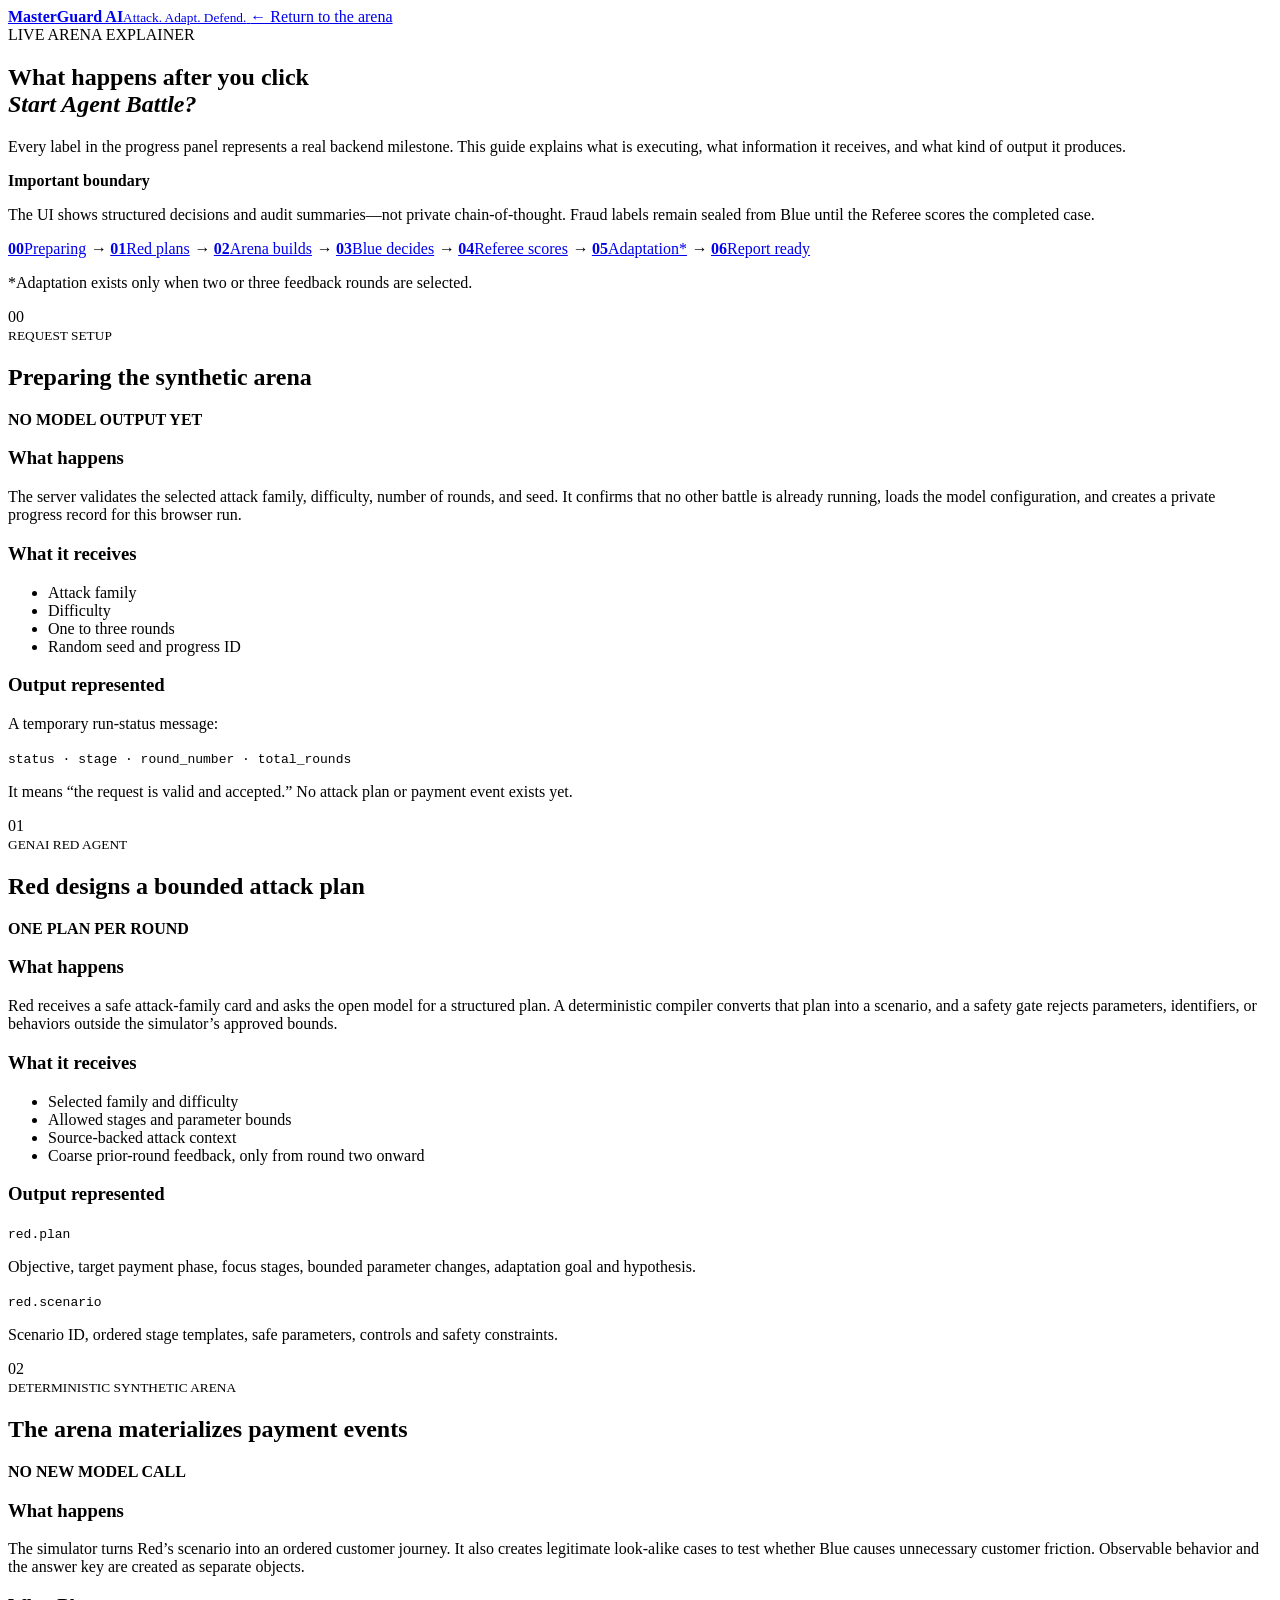
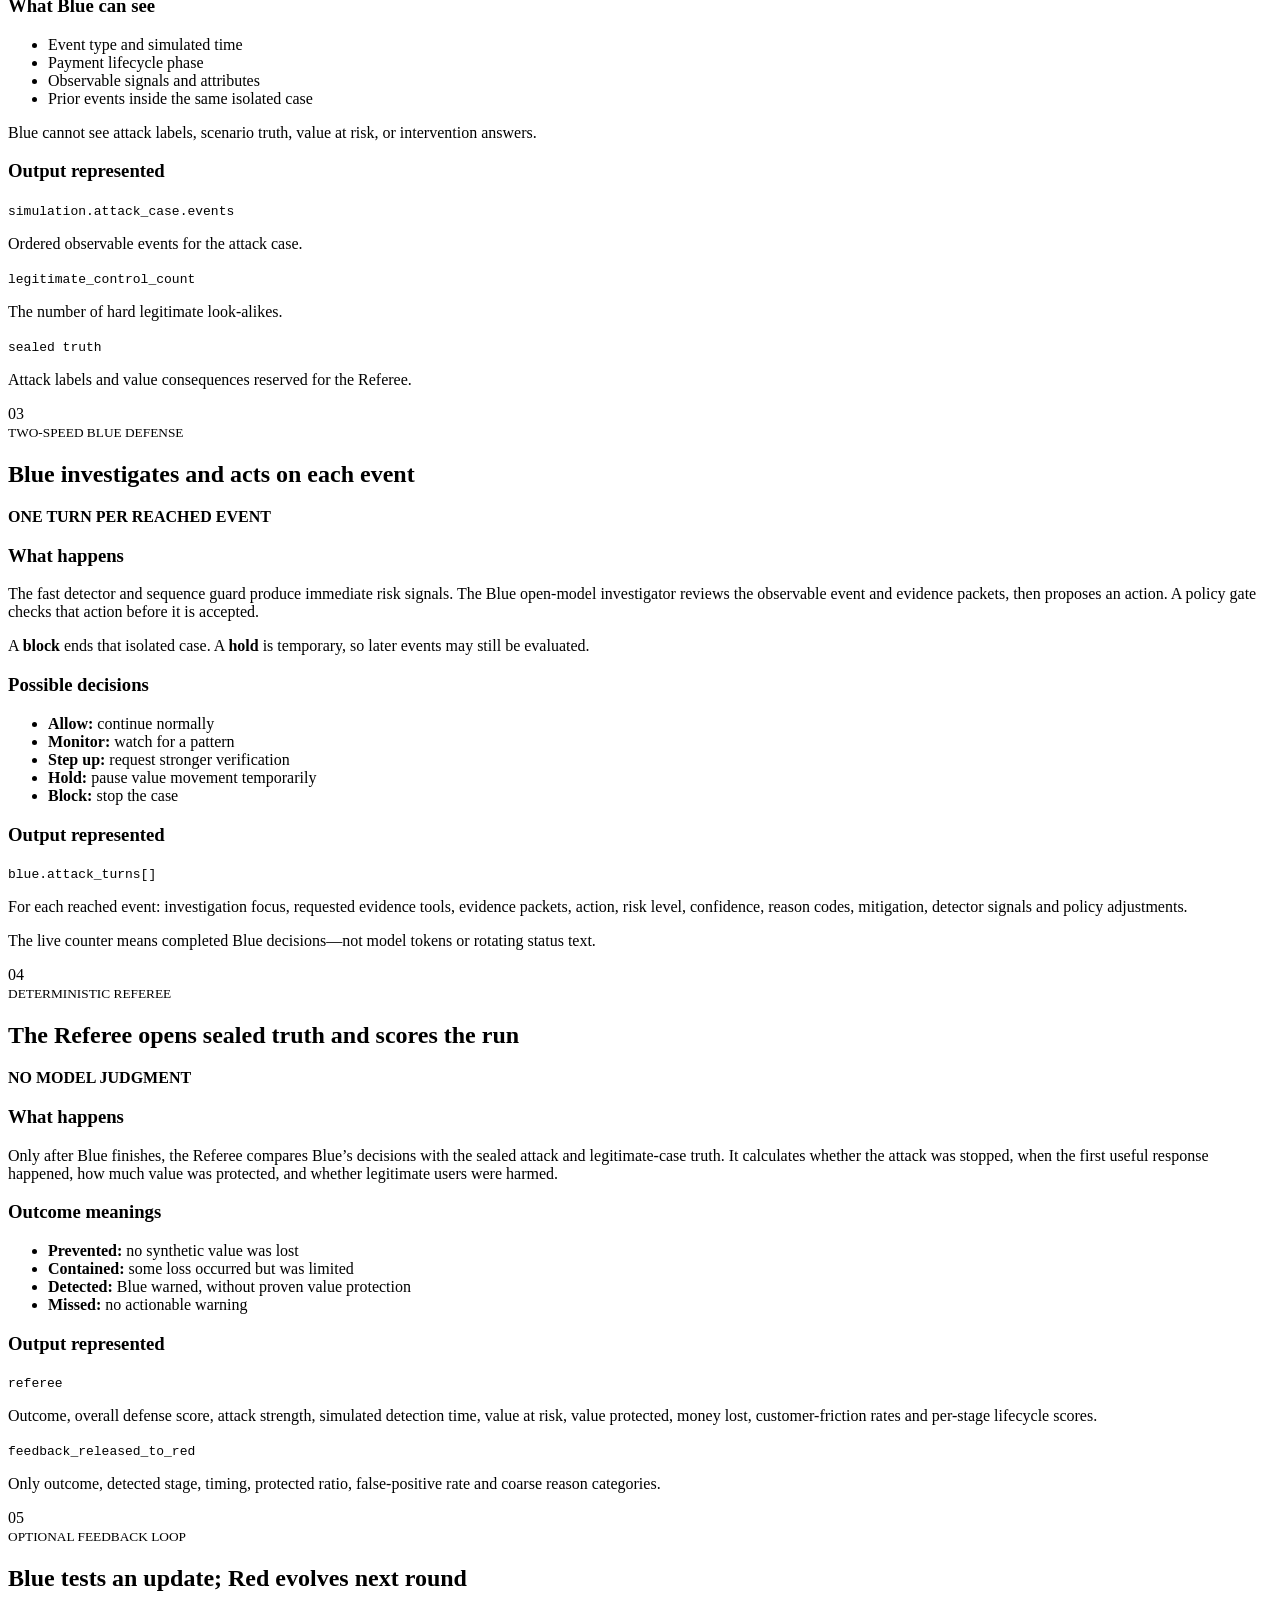
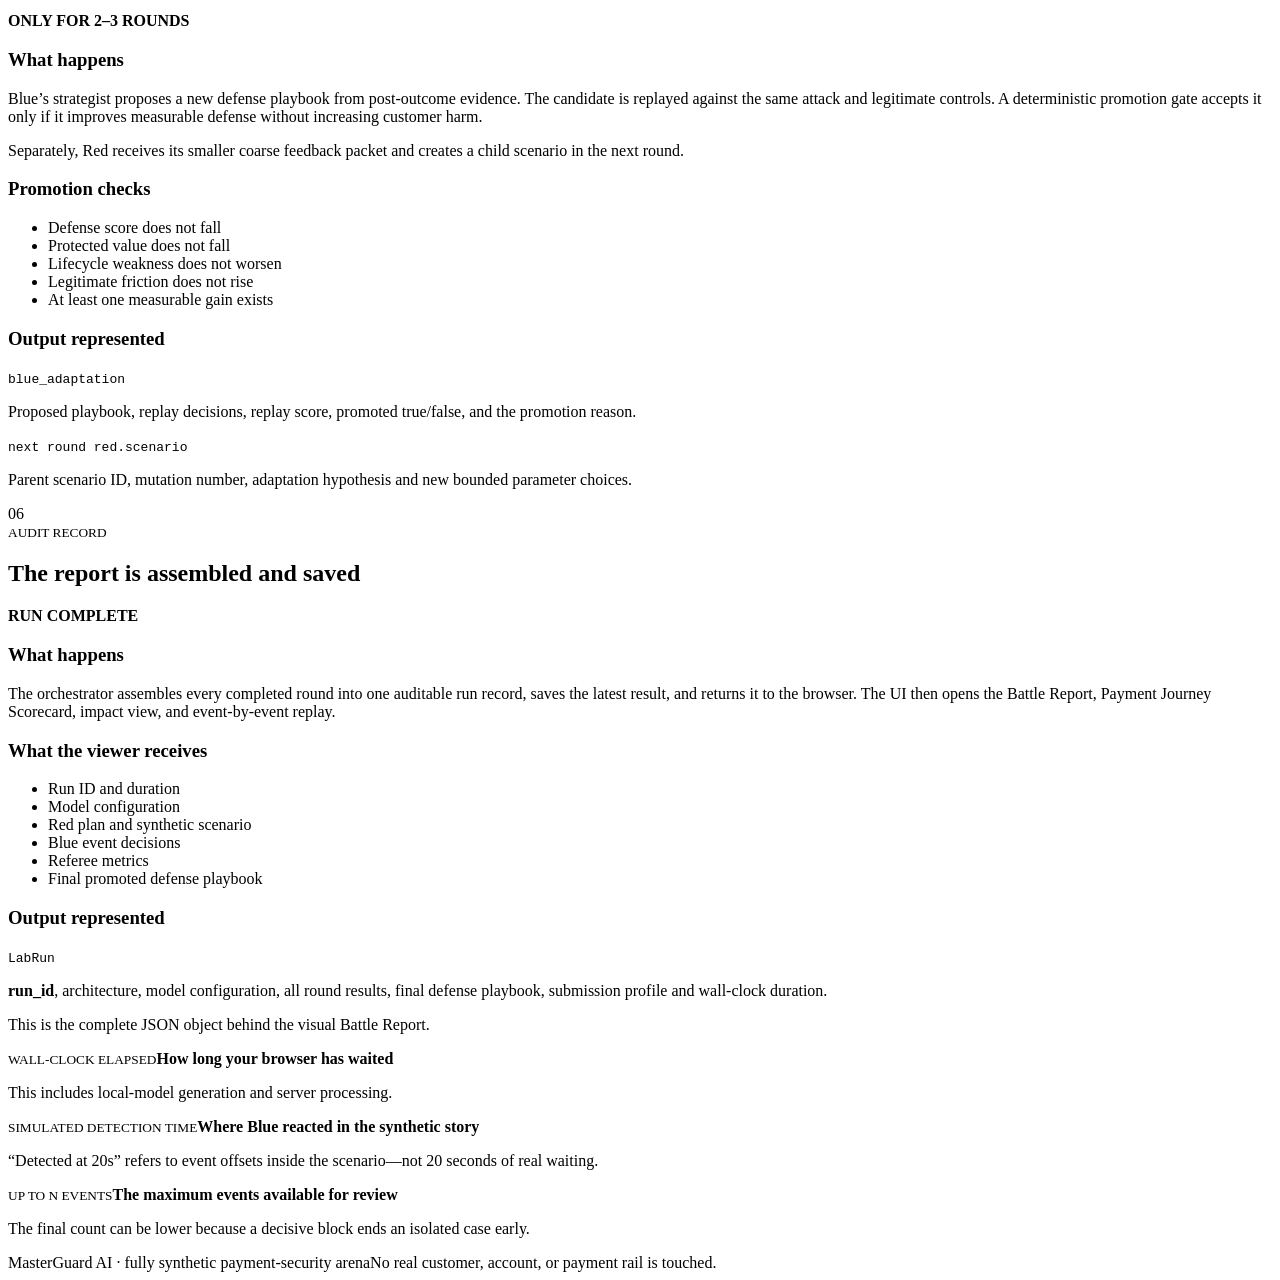
==== app/static/run-guide.html @ d6ef57ad "Add battle state and output guide" ====
<!doctype html>
<html lang="en">
<head>
  <meta charset="utf-8">
  <meta name="viewport" content="width=device-width, initial-scale=1">
  <meta name="description" content="A plain-English guide to every state and output in a MasterGuard AI battle.">
  <title>MasterGuard AI · Run State Guide</title>
  <link rel="preconnect" href="https://fonts.googleapis.com">
  <link rel="preconnect" href="https://fonts.gstatic.com" crossorigin>
  <link href="https://fonts.googleapis.com/css2?family=DM+Mono:wght@400;500&family=Manrope:wght@400;500;600;700;800&display=swap" rel="stylesheet">
  <link rel="stylesheet" href="/static/run-guide.css">
</head>
<body>
  <header class="guide-topbar">
    <a class="guide-brand" href="/" aria-label="Return to MasterGuard AI">
      <span class="guide-brand-mark"><i></i><i></i></span>
      <span><strong>MasterGuard AI</strong><small>Attack. Adapt. Defend.</small></span>
    </a>
    <a class="guide-return" href="/">← Return to the arena</a>
  </header>

  <main>
    <section class="guide-hero">
      <div>
        <span class="guide-kicker">LIVE ARENA EXPLAINER</span>
        <h1>What happens after you click<br><em>Start Agent Battle?</em></h1>
        <p>Every label in the progress panel represents a real backend milestone. This guide explains what is executing, what information it receives, and what kind of output it produces.</p>
      </div>
      <aside>
        <strong>Important boundary</strong>
        <p>The UI shows structured decisions and audit summaries—not private chain-of-thought. Fraud labels remain sealed from Blue until the Referee scores the completed case.</p>
      </aside>
    </section>

    <nav class="state-track" aria-label="Battle state sequence">
      <a href="#preparing"><b>00</b><span>Preparing</span></a>
      <i>→</i>
      <a href="#red-plans"><b>01</b><span>Red plans</span></a>
      <i>→</i>
      <a href="#simulation"><b>02</b><span>Arena builds</span></a>
      <i>→</i>
      <a href="#blue-decides"><b>03</b><span>Blue decides</span></a>
      <i>→</i>
      <a href="#referee"><b>04</b><span>Referee scores</span></a>
      <i>→</i>
      <a class="optional" href="#adaptation"><b>05</b><span>Adaptation*</span></a>
      <i>→</i>
      <a href="#complete"><b>06</b><span>Report ready</span></a>
    </nav>
    <p class="optional-note">*Adaptation exists only when two or three feedback rounds are selected.</p>

    <section class="state-list" aria-label="Detailed battle states">
      <article id="preparing" class="state-card">
        <header><span>00</span><div><small>REQUEST SETUP</small><h2>Preparing the synthetic arena</h2></div><b>NO MODEL OUTPUT YET</b></header>
        <div class="state-columns">
          <section><h3>What happens</h3><p>The server validates the selected attack family, difficulty, number of rounds, and seed. It confirms that no other battle is already running, loads the model configuration, and creates a private progress record for this browser run.</p></section>
          <section><h3>What it receives</h3><ul><li>Attack family</li><li>Difficulty</li><li>One to three rounds</li><li>Random seed and progress ID</li></ul></section>
          <section class="output"><h3>Output represented</h3><p>A temporary run-status message:</p><code>status · stage · round_number · total_rounds</code><p class="plain">It means “the request is valid and accepted.” No attack plan or payment event exists yet.</p></section>
        </div>
      </article>

      <article id="red-plans" class="state-card red-state">
        <header><span>01</span><div><small>GENAI RED AGENT</small><h2>Red designs a bounded attack plan</h2></div><b>ONE PLAN PER ROUND</b></header>
        <div class="state-columns">
          <section><h3>What happens</h3><p>Red receives a safe attack-family card and asks the open model for a structured plan. A deterministic compiler converts that plan into a scenario, and a safety gate rejects parameters, identifiers, or behaviors outside the simulator’s approved bounds.</p></section>
          <section><h3>What it receives</h3><ul><li>Selected family and difficulty</li><li>Allowed stages and parameter bounds</li><li>Source-backed attack context</li><li>Coarse prior-round feedback, only from round two onward</li></ul></section>
          <section class="output"><h3>Output represented</h3><code>red.plan</code><p>Objective, target payment phase, focus stages, bounded parameter changes, adaptation goal and hypothesis.</p><code>red.scenario</code><p>Scenario ID, ordered stage templates, safe parameters, controls and safety constraints.</p></section>
        </div>
      </article>

      <article id="simulation" class="state-card arena-state">
        <header><span>02</span><div><small>DETERMINISTIC SYNTHETIC ARENA</small><h2>The arena materializes payment events</h2></div><b>NO NEW MODEL CALL</b></header>
        <div class="state-columns">
          <section><h3>What happens</h3><p>The simulator turns Red’s scenario into an ordered customer journey. It also creates legitimate look-alike cases to test whether Blue causes unnecessary customer friction. Observable behavior and the answer key are created as separate objects.</p></section>
          <section><h3>What Blue can see</h3><ul><li>Event type and simulated time</li><li>Payment lifecycle phase</li><li>Observable signals and attributes</li><li>Prior events inside the same isolated case</li></ul><p class="sealed">Blue cannot see attack labels, scenario truth, value at risk, or intervention answers.</p></section>
          <section class="output"><h3>Output represented</h3><code>simulation.attack_case.events</code><p>Ordered observable events for the attack case.</p><code>legitimate_control_count</code><p>The number of hard legitimate look-alikes.</p><code>sealed truth</code><p>Attack labels and value consequences reserved for the Referee.</p></section>
        </div>
      </article>

      <article id="blue-decides" class="state-card blue-state">
        <header><span>03</span><div><small>TWO-SPEED BLUE DEFENSE</small><h2>Blue investigates and acts on each event</h2></div><b>ONE TURN PER REACHED EVENT</b></header>
        <div class="state-columns">
          <section><h3>What happens</h3><p>The fast detector and sequence guard produce immediate risk signals. The Blue open-model investigator reviews the observable event and evidence packets, then proposes an action. A policy gate checks that action before it is accepted.</p><p>A <b>block</b> ends that isolated case. A <b>hold</b> is temporary, so later events may still be evaluated.</p></section>
          <section><h3>Possible decisions</h3><ul><li><b>Allow:</b> continue normally</li><li><b>Monitor:</b> watch for a pattern</li><li><b>Step up:</b> request stronger verification</li><li><b>Hold:</b> pause value movement temporarily</li><li><b>Block:</b> stop the case</li></ul></section>
          <section class="output"><h3>Output represented</h3><code>blue.attack_turns[]</code><p>For each reached event: investigation focus, requested evidence tools, evidence packets, action, risk level, confidence, reason codes, mitigation, detector signals and policy adjustments.</p><p class="plain">The live counter means completed Blue decisions—not model tokens or rotating status text.</p></section>
        </div>
      </article>

      <article id="referee" class="state-card referee-state">
        <header><span>04</span><div><small>DETERMINISTIC REFEREE</small><h2>The Referee opens sealed truth and scores the run</h2></div><b>NO MODEL JUDGMENT</b></header>
        <div class="state-columns">
          <section><h3>What happens</h3><p>Only after Blue finishes, the Referee compares Blue’s decisions with the sealed attack and legitimate-case truth. It calculates whether the attack was stopped, when the first useful response happened, how much value was protected, and whether legitimate users were harmed.</p></section>
          <section><h3>Outcome meanings</h3><ul><li><b>Prevented:</b> no synthetic value was lost</li><li><b>Contained:</b> some loss occurred but was limited</li><li><b>Detected:</b> Blue warned, without proven value protection</li><li><b>Missed:</b> no actionable warning</li></ul></section>
          <section class="output"><h3>Output represented</h3><code>referee</code><p>Outcome, overall defense score, attack strength, simulated detection time, value at risk, value protected, money lost, customer-friction rates and per-stage lifecycle scores.</p><code>feedback_released_to_red</code><p>Only outcome, detected stage, timing, protected ratio, false-positive rate and coarse reason categories.</p></section>
        </div>
      </article>

      <article id="adaptation" class="state-card adapt-state">
        <header><span>05</span><div><small>OPTIONAL FEEDBACK LOOP</small><h2>Blue tests an update; Red evolves next round</h2></div><b>ONLY FOR 2–3 ROUNDS</b></header>
        <div class="state-columns">
          <section><h3>What happens</h3><p>Blue’s strategist proposes a new defense playbook from post-outcome evidence. The candidate is replayed against the same attack and legitimate controls. A deterministic promotion gate accepts it only if it improves measurable defense without increasing customer harm.</p><p>Separately, Red receives its smaller coarse feedback packet and creates a child scenario in the next round.</p></section>
          <section><h3>Promotion checks</h3><ul><li>Defense score does not fall</li><li>Protected value does not fall</li><li>Lifecycle weakness does not worsen</li><li>Legitimate friction does not rise</li><li>At least one measurable gain exists</li></ul></section>
          <section class="output"><h3>Output represented</h3><code>blue_adaptation</code><p>Proposed playbook, replay decisions, replay score, promoted true/false, and the promotion reason.</p><code>next round red.scenario</code><p>Parent scenario ID, mutation number, adaptation hypothesis and new bounded parameter choices.</p></section>
        </div>
      </article>

      <article id="complete" class="state-card complete-state">
        <header><span>06</span><div><small>AUDIT RECORD</small><h2>The report is assembled and saved</h2></div><b>RUN COMPLETE</b></header>
        <div class="state-columns">
          <section><h3>What happens</h3><p>The orchestrator assembles every completed round into one auditable run record, saves the latest result, and returns it to the browser. The UI then opens the Battle Report, Payment Journey Scorecard, impact view, and event-by-event replay.</p></section>
          <section><h3>What the viewer receives</h3><ul><li>Run ID and duration</li><li>Model configuration</li><li>Red plan and synthetic scenario</li><li>Blue event decisions</li><li>Referee metrics</li><li>Final promoted defense playbook</li></ul></section>
          <section class="output"><h3>Output represented</h3><code>LabRun</code><p><b>run_id</b>, architecture, model configuration, all round results, final defense playbook, submission profile and wall-clock duration.</p><p class="plain">This is the complete JSON object behind the visual Battle Report.</p></section>
        </div>
      </article>
    </section>

    <section class="timing-guide">
      <div><small>WALL-CLOCK ELAPSED</small><strong>How long your browser has waited</strong><p>This includes local-model generation and server processing.</p></div>
      <div><small>SIMULATED DETECTION TIME</small><strong>Where Blue reacted in the synthetic story</strong><p>“Detected at 20s” refers to event offsets inside the scenario—not 20 seconds of real waiting.</p></div>
      <div><small>UP TO N EVENTS</small><strong>The maximum events available for review</strong><p>The final count can be lower because a decisive block ends an isolated case early.</p></div>
    </section>
  </main>

  <footer><span>MasterGuard AI · fully synthetic payment-security arena</span><span>No real customer, account, or payment rail is touched.</span></footer>
</body>
</html>
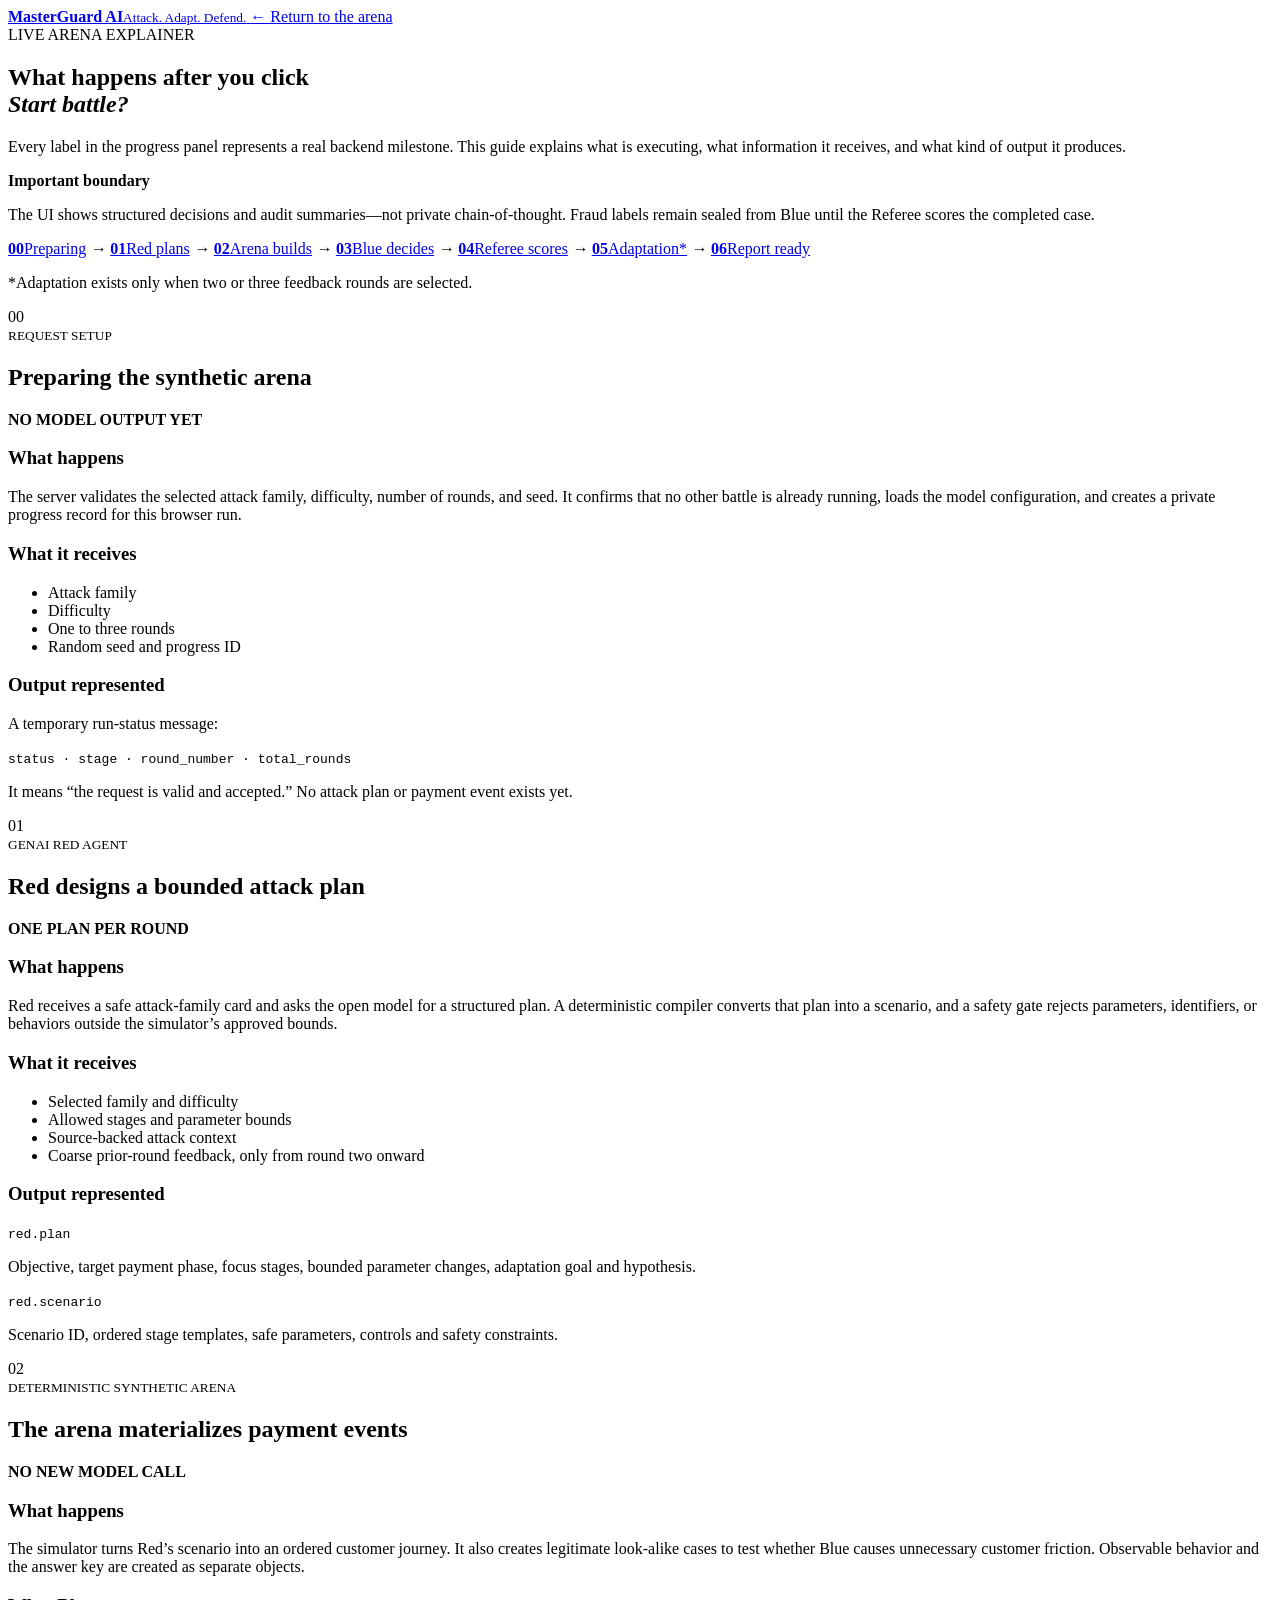
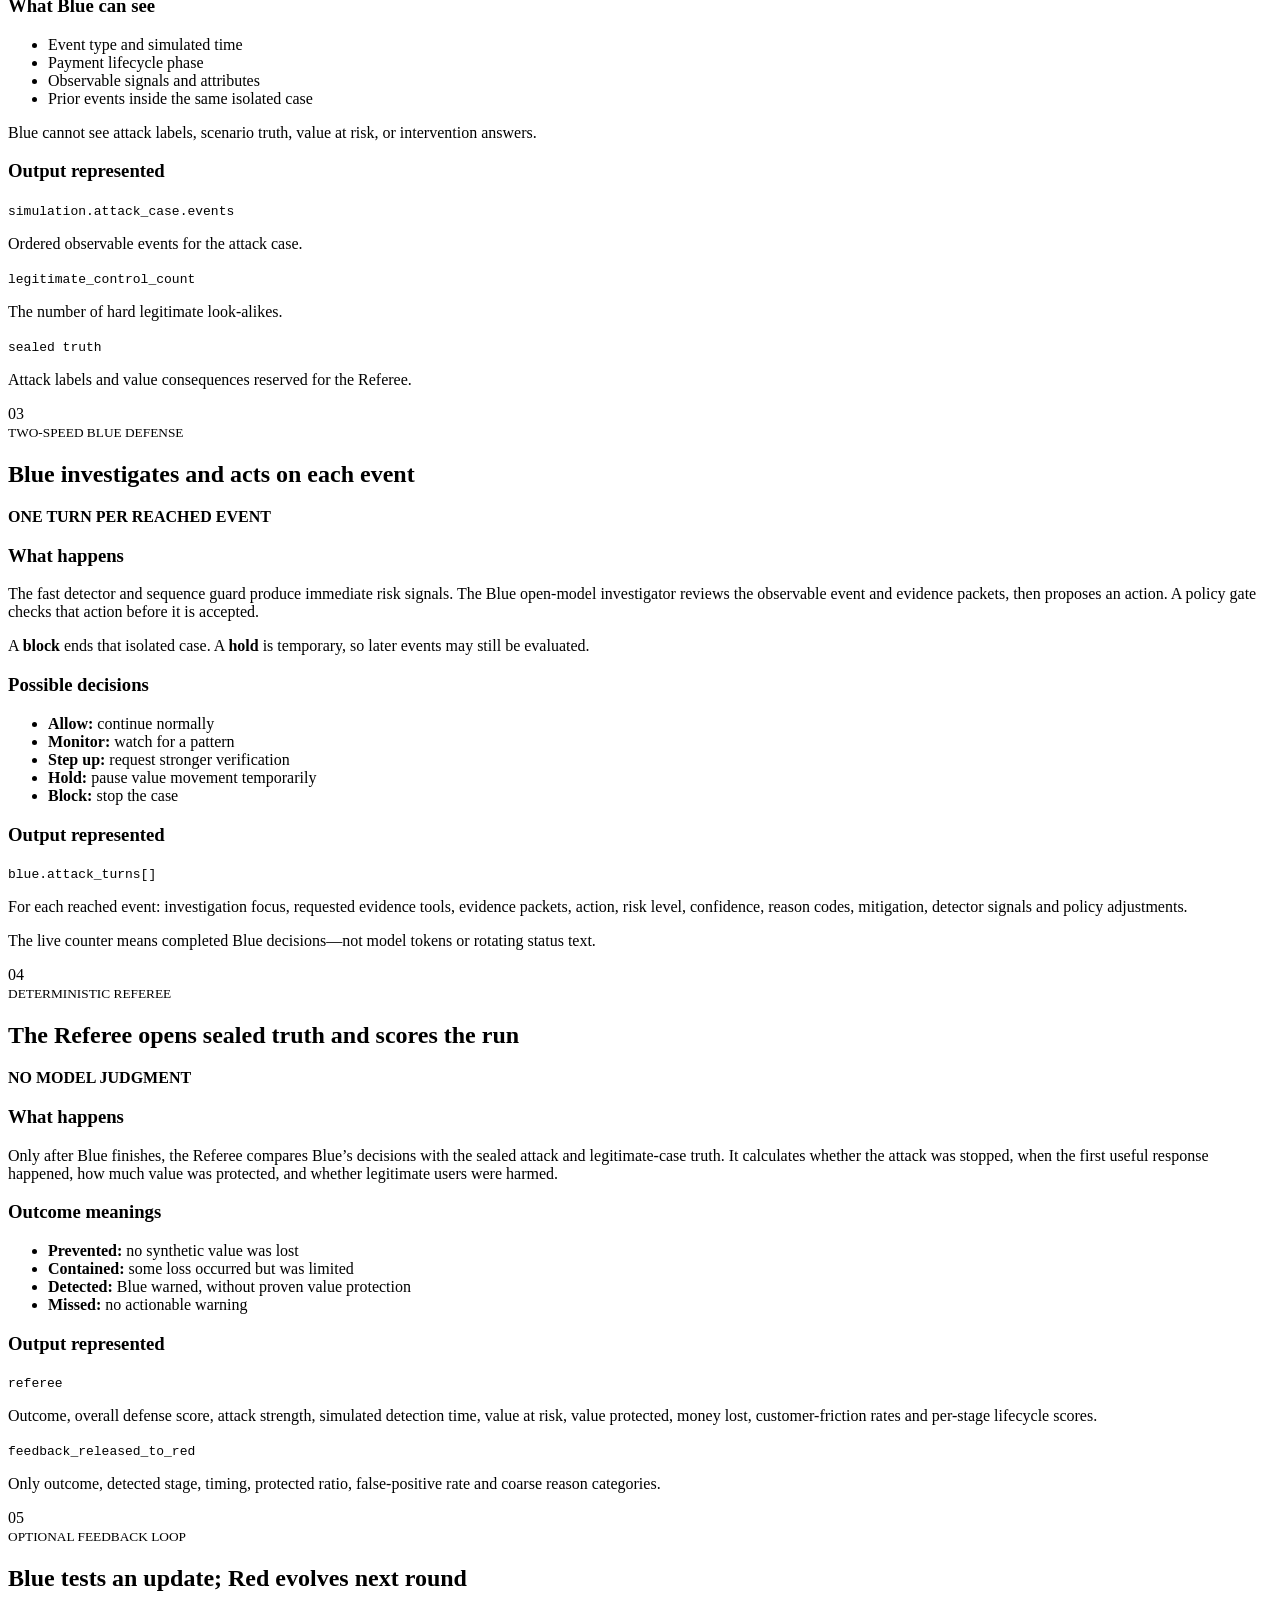
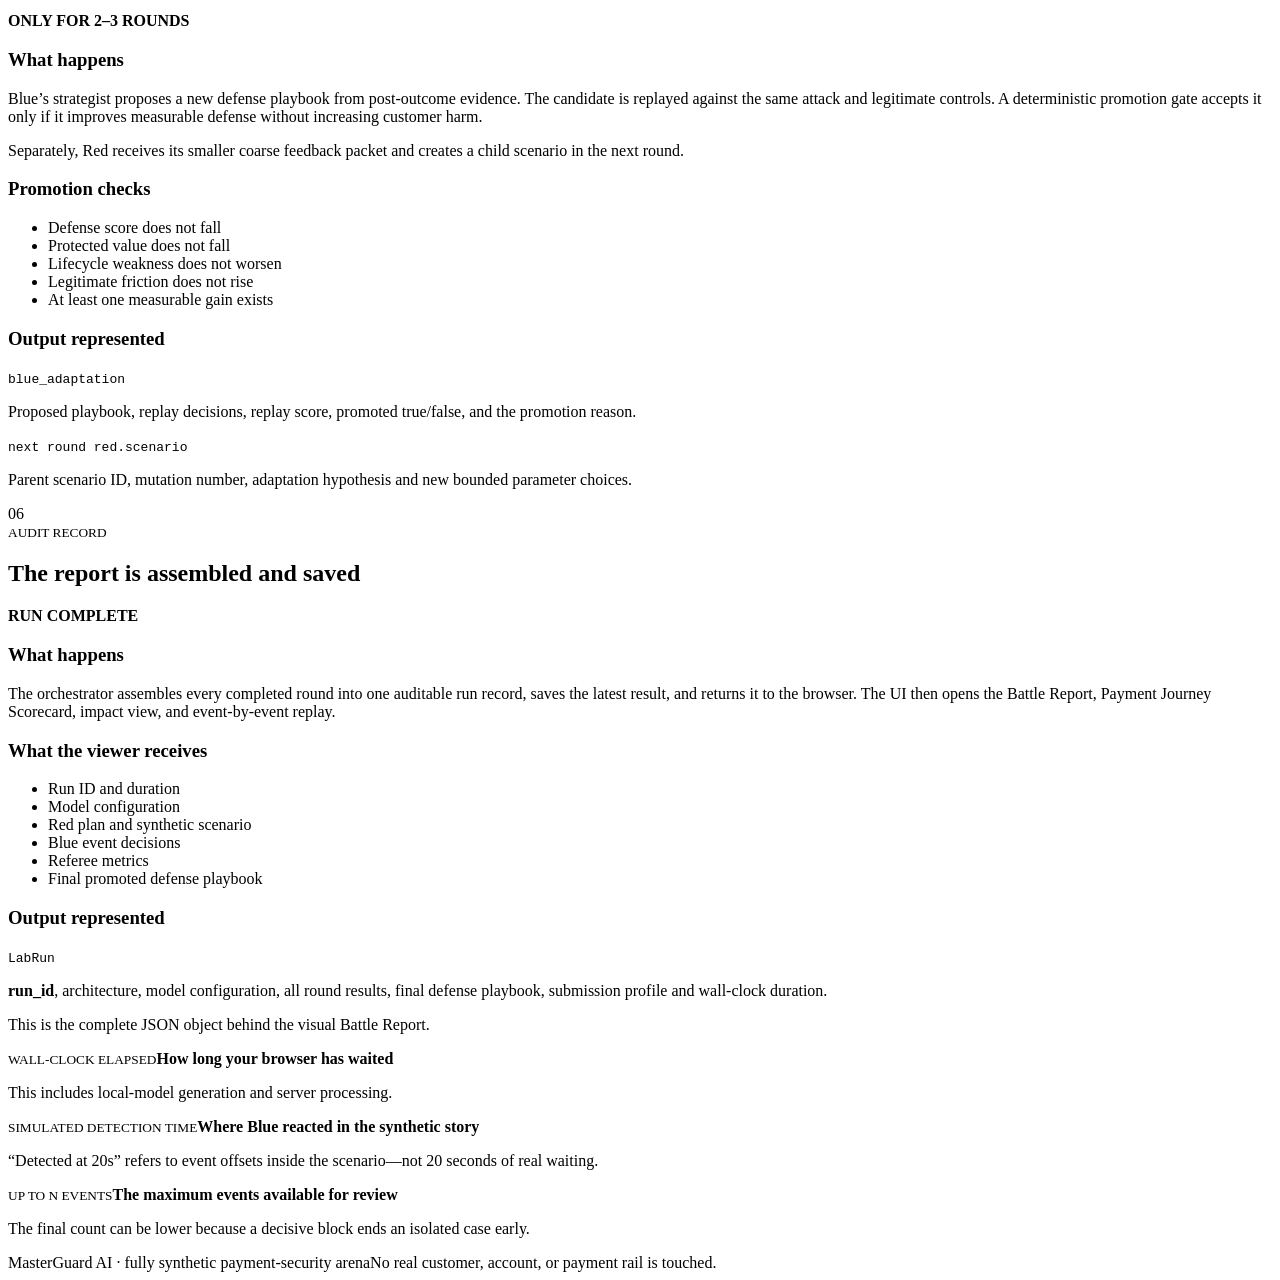
==== commit b920a11b: "Merge new UI deployment into offline replay" ====
--- a/app/static/run-guide.html
+++ b/app/static/run-guide.html
@@ -7,7 +7,7 @@
   <title>MasterGuard AI · Run State Guide</title>
   <link rel="preconnect" href="https://fonts.googleapis.com">
   <link rel="preconnect" href="https://fonts.gstatic.com" crossorigin>
-  <link href="https://fonts.googleapis.com/css2?family=DM+Mono:wght@400;500&family=Manrope:wght@400;500;600;700;800&display=swap" rel="stylesheet">
+  <link href="https://fonts.googleapis.com/css2?family=DM+Mono:wght@400;500&family=IBM+Plex+Sans:wght@400;500;600;700&display=swap" rel="stylesheet">
   <link rel="stylesheet" href="/static/run-guide.css">
 </head>
 <body>
@@ -23,7 +23,7 @@
     <section class="guide-hero">
       <div>
         <span class="guide-kicker">LIVE ARENA EXPLAINER</span>
-        <h1>What happens after you click<br><em>Start Agent Battle?</em></h1>
+        <h1>What happens after you click<br><em>Start battle?</em></h1>
         <p>Every label in the progress panel represents a real backend milestone. This guide explains what is executing, what information it receives, and what kind of output it produces.</p>
       </div>
       <aside>
